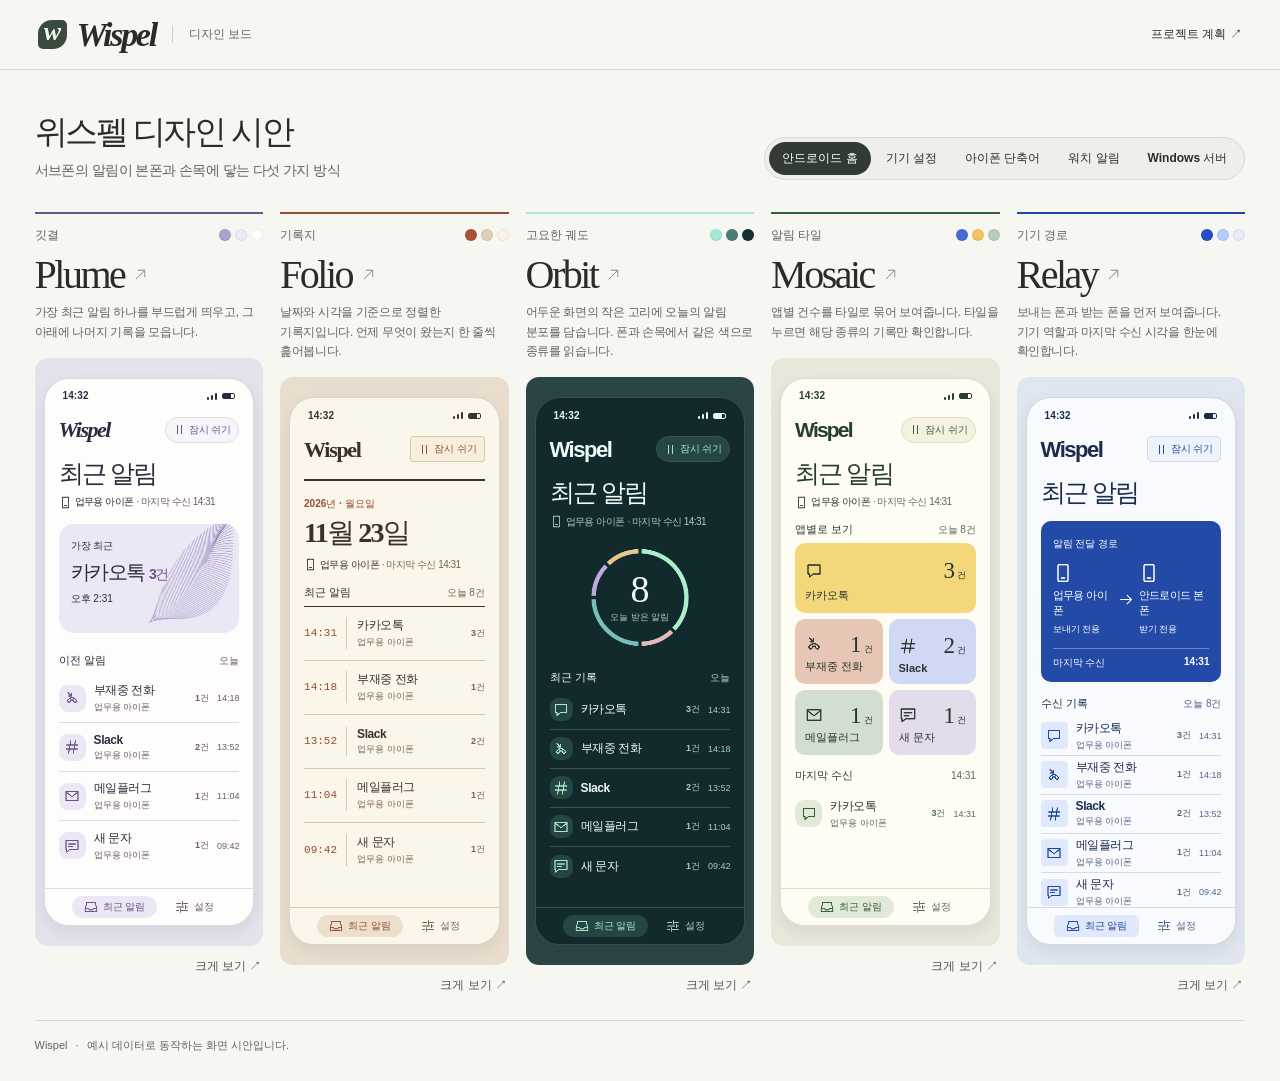
==== design/index.html @ 8a6251a0 "위스펠 프로젝트 계획과 디자인 시안 5종 추가" ====
<!doctype html>
<html lang="ko">
<head>
  <meta charset="utf-8">
  <meta name="viewport" content="width=device-width, initial-scale=1">
  <title>Wispel · 디자인 시안</title>
  <link rel="stylesheet" href="board.css">
  <script defer src="board.js"></script>
</head>
<body>
  <header class="mast"><a href="index.html" class="brand" aria-label="위스펠 디자인 보드 홈"><span class="brand-mark" aria-hidden="true">w</span>Wispel</a><span class="mast-sub">디자인 보드</span><a class="plan-link" href="../plan.md">프로젝트 계획 ↗</a></header>
  <main>
    <section class="intro"><div><h1>위스펠 디자인 시안</h1><p>서브폰의 알림이 본폰과 손목에 닿는 다섯 가지 방식</p></div><div class="view-bar" id="views" role="group" aria-label="비교할 화면"></div></section>
    <section id="gallery" aria-label="다섯 가지 디자인 시안"></section>
    <footer>Wispel <span>·</span> 예시 데이터로 동작하는 화면 시안입니다.</footer>
  </main>
  <dialog id="detail" aria-labelledby="detail-heading">
    <div class="dialog-body">
      <div class="detail-info"><button id="close" class="back">← 전체 시안</button><h2 id="detail-heading"></h2><p id="detail-copy"></p><div id="detail-views" class="detail-views" role="group" aria-label="시안 화면 선택"></div><p class="detail-note">시안에서 바꾼 설정은 이 페이지에서만 적용됩니다.</p></div>
      <div id="detail-stage"></div>
    </div>
  </dialog>
  <dialog id="sheet" aria-labelledby="sheet-title"><div id="sheet-content"></div><button class="sheet-close">닫기</button></dialog>
</body>
</html>
---- design/board.css ----
:root {
  color-scheme: light;
  --ink:#292c2b; --sub:#60635e; --rule:#d8d9d1;
  font-family:"Instrument Sans","Segoe UI","Malgun Gothic",sans-serif;
  color:var(--ink); background:#f7f7f2; font-synthesis:none;
}
*{box-sizing:border-box}
body{margin:0}
button,a,input{font:inherit}
button{cursor:pointer;color:inherit}
button:focus-visible,a:focus-visible,input:focus-visible{outline:3px solid #c47925;outline-offset:3px}
button{border:0;background:none}
a{color:inherit}
button, a{touch-action:manipulation}
.mast{display:flex;align-items:center;gap:16px;min-height:70px;border-bottom:1px solid var(--rule);padding:0 clamp(18px,3vw,55px)}
.brand{font:italic 600 34px/1 Georgia,serif;letter-spacing:-2.3px;display:inline-flex;align-items:center;gap:9px;text-decoration:none}
.brand-mark{display:inline-grid;place-items:center;background:#3b4a3f;color:#f4f7ed;border-radius:14px 5px 14px 5px;width:29px;height:29px;font-size:26px;line-height:24px;padding:0 3px 5px 0}
.mast-sub{border-left:1px solid #cdcec6;padding-left:16px;font-size:12px;color:var(--sub)}
.plan-link,.open-detail,.back,.view-bar button,.detail-views button,.sheet-close{font-weight:600;font-size:12px}
.plan-link{margin-left:auto;text-decoration:none}
main{max-width:1980px;margin:auto;padding:0 clamp(16px,2.7vw,50px)}
.intro{display:flex;align-items:flex-end;justify-content:space-between;gap:24px;padding:43px 0 32px}
h1{font-size:clamp(29px,2.6vw,46px);letter-spacing:-.075em;line-height:1.16;margin:0 0 10px}
.intro p{margin:0;color:var(--sub);font-size:14px;letter-spacing:-.04em}
.view-bar{display:flex;gap:2px;flex-wrap:wrap;border:1px solid var(--rule);border-radius:24px;padding:4px;background:#efefe9}
.view-bar button,.detail-views button{padding:8px 13px;border-radius:20px;white-space:nowrap}
.view-bar button[aria-pressed=true],.detail-views button[aria-pressed=true]{background:#323b33;color:white}
#gallery{display:grid;grid-template-columns:repeat(5,minmax(0,1fr));gap:clamp(10px,1.3vw,24px);align-items:start}
.board,.stage.plume{--paper:#fefdfb;--panel:#f7f5fa;--tint:#ebe7f4;--fg:#2e293d;--muted:#665e73;--accent:#675783;--line:#dedbe4;--field:#e6e2ec}
.folio{--paper:#fbf6ea;--panel:#f7efdE;--tint:#ecdfcb;--fg:#3d3026;--muted:#776351;--accent:#944d36;--line:#d8c6ad;--field:#e9dece}
.orbit{--paper:#122a2c;--panel:#193638;--tint:#254643;--fg:#effbf6;--muted:#b0c9c3;--accent:#abe8cd;--line:#355454;--field:#2b4544}
.tiles{--paper:#fffcf4;--panel:#f6f0df;--tint:#e2ead7;--fg:#263d32;--muted:#576b5d;--accent:#355e41;--line:#e0ddca;--field:#e9e7d9}
.relay{--paper:#f8fafe;--panel:#eef3fb;--tint:#e0e9fb;--fg:#192c4c;--muted:#516581;--accent:#2047a0;--line:#d2ddec;--field:#dfe6ef}
.board{min-width:0;border-top:2px solid var(--accent);padding-top:13px}
.board-top{display:flex;justify-content:space-between;align-items:center;color:var(--sub);font-weight:650;font-size:12px}
.palette{display:flex;gap:4px}.palette i{display:block;width:12px;height:12px;border-radius:50%;box-shadow:inset 0 0 0 1px #0001}
.board h2{margin:9px 0 7px}.expand{padding:0;display:flex;gap:9px;align-items:center;font:normal 40px/1.08 Georgia,serif;letter-spacing:-2.5px}
.expand .icon{opacity:.45}
.summary{font-size:12px;line-height:1.65;color:var(--sub);letter-spacing:-.03em;word-break:keep-all;margin:0 0 15px;min-height:40px}
.stage{display:flex;align-items:center;justify-content:center;position:relative;background:var(--field);color:var(--fg);padding:20px 9px;border-radius:13px;min-height:588px;overflow:hidden}
.stage-orbit{background:var(--field)}
.open-detail{width:100%;text-align:right;padding:12px 2px;color:#4f564e}
.icon{vertical-align:middle;flex:none;display:inline-block}
.phone{position:relative;width:100%;max-width:284px;height:548px;display:flex;flex-direction:column;background:var(--paper);border:1px solid color-mix(in srgb,var(--fg) 17%,transparent);border-radius:25px;overflow:hidden;box-shadow:0 6px 15px #1a203414}
.status{display:flex;justify-content:space-between;align-items:center;padding:10px 18px 2px;height:27px;flex:none;font:600 10px/1 "Segoe UI",sans-serif;letter-spacing:.01em}
.signal{display:flex;align-items:flex-end;gap:2px}.signal i{width:2px;background:currentColor;border-radius:1px}.signal i:nth-child(1){height:3px}.signal i:nth-child(2){height:5px}.signal i:nth-child(3){height:7px}.signal em{align-self:center;margin-left:3px;border:1px solid currentColor;border-radius:2px;width:13px;height:6px;background:linear-gradient(to right,currentColor 72%,transparent 72%)}
.screen{flex:1;min-height:0;overflow:auto;scrollbar-width:thin;padding:10px 14px 12px;position:relative}
.app-head{display:flex;align-items:center;justify-content:space-between;gap:5px;min-height:28px}
.word{font:bold italic 22px/1.15 Georgia,serif;letter-spacing:-1.5px}
.pill{display:inline-flex;align-items:center;gap:3px;color:var(--accent);background:var(--panel);border:1px solid var(--line);border-radius:16px;padding:5px 7px;font-size:10px;white-space:nowrap}
h3{font-size:25px;line-height:1.22;letter-spacing:-.075em;margin:14px 0 7px}
.source{display:flex;gap:3px;align-items:center;color:var(--fg);font-size:10px;letter-spacing:-.055em;flex-wrap:wrap}
.source span,.section-label,.event small,time,.shortcut .get,.watch-caption{color:var(--muted)}
.hero{position:relative;overflow:hidden;border-radius:15px;padding:15px 12px;margin:15px 0 7px;background:var(--tint);min-height:109px;display:flex;flex-direction:column;align-items:flex-start;gap:6px}
.hero>*:not(canvas){position:relative;z-index:1}
.hero small,.hero span,.device-card small,.route-hero>small,.folio-title small,.server small{font-size:10px}
.hero strong{font-size:20px;letter-spacing:-.07em}.hero em{font-size:14px;font-style:normal;color:var(--accent)}
.art-feather{position:absolute;right:-38px;top:-1px;width:175px;height:115px;opacity:.85}
.section-label{display:flex;align-items:baseline;justify-content:space-between;font-size:10px;min-height:32px;padding:13px 0 6px}
.section-label b{font-size:11px;color:var(--fg)}
.event{display:flex;align-items:center;gap:8px;min-height:49px;border-bottom:1px solid var(--line)}
.event:last-child{border-bottom:0}
.app-icon{display:inline-flex;align-items:center;justify-content:center;width:27px;height:27px;background:var(--tint);color:var(--accent);border-radius:9px;flex:none}
.event-label{flex:1;min-width:0;display:flex;flex-direction:column;gap:2px}
.event strong,.shortcut b,.setting-row b{font-size:12px;letter-spacing:-.035em}
.event small,.event time,.qty{font-size:9px}
.event time{order:2;font-variant-numeric:tabular-nums}
.qty{font-weight:600;color:var(--muted)}
.phone-nav{height:37px;display:flex;align-items:center;justify-content:center;gap:6px;border-top:1px solid var(--line);background:var(--paper);flex:none}
.phone-nav button{display:flex;align-items:center;justify-content:center;gap:5px;border-radius:14px;padding:4px 12px;font-size:10px;color:var(--muted)}
.phone-nav .active{background:var(--tint);color:var(--accent);font-weight:700}
.folio .word{font-style:normal;letter-spacing:-1.3px}.folio .pill{border-radius:3px}
.folio-title{border-top:2px solid var(--fg);margin-top:16px;padding-top:12px}
.folio-title small{color:var(--accent);font-weight:bold}.folio-title h3{font:600 clamp(28px,2vw,35px)/1.3 "Batang",Georgia,serif;letter-spacing:-.065em;margin:4px 0 6px}
.timeline{border-top:1px solid var(--fg)}.timeline .event{min-height:54px;gap:6px}
.timeline time{order:-1;width:36px;font:11px/1.1 Consolas,monospace;color:var(--accent)}
.timeline .app-icon{display:none}.timeline .event-label{padding-left:10px;border-left:1px solid var(--line)}
.orbit .word,.relay .word{font-family:"Segoe UI",sans-serif;font-style:normal;font-weight:650}
.orbit .hero,.orbit .pill{background:var(--tint)}.orbit .source{color:var(--muted)}
.orbit-stat{position:relative;display:grid;place-items:center;margin:9px auto 0;height:119px}
.art-ring{position:absolute;width:220px;height:117px}
.orbit-stat div{display:grid;justify-items:center}.orbit-stat strong{font:400 38px/1 Georgia,serif}.orbit-stat small{font-size:9px;color:var(--muted);margin-top:3px}
.compact .event{min-height:39px}.orbit .event small{display:none}.orbit .event .app-icon{width:23px;height:23px}
.tiles .word{font:800 21px/1 "Segoe UI",sans-serif;letter-spacing:-1.8px}.tiles .section-label{min-height:30px}
.tile-grid{display:grid;grid-template-columns:1fr 1fr;gap:6px}
.tile{display:grid;grid-template-columns:1fr auto;grid-template-rows:1fr auto;align-items:center;background:#e5ebde;color:#24372d;padding:10px;text-align:left;border-radius:10px;min-height:65px}
.tile b{font:500 23px/1 Georgia,serif}.tile b small{font:600 9px/1 sans-serif;margin-left:2px}
.tile strong{grid-column:span 2;font-size:11px}.t-chat{grid-column:span 2;min-height:70px;background:#f4d67b}
.t-call{background:#e8c6b5}.t-hash{background:#cfd9f3}.t-mail{background:#d2dfd0}.t-sms{background:#e4dbeb}
.route-hero{margin:13px 0 1px;background:#244aa8;color:white;padding:12px;border-radius:10px}
.route{display:flex;align-items:center;justify-content:space-between;gap:4px;margin:12px 0}
.route>div{display:grid;justify-items:start;gap:5px}.route strong{font-size:11px;letter-spacing:-.055em}.route small{font-size:9px}
.last{border-top:1px solid #fff5;padding-top:7px;display:flex;justify-content:space-between;font-size:10px}
.relay .event .app-icon{border-radius:4px}.relay .phone-nav button,.relay .pill{border-radius:5px}
.device-card{margin:12px 0 4px;padding:14px 12px;background:var(--tint);border-radius:10px;display:grid;gap:6px}
.device-card small{color:var(--accent);font-weight:bold}.device-card strong{font-size:17px}.device-card div{font-size:11px;color:var(--muted)}
.setting-row,.shortcut{width:100%;display:flex;align-items:center;justify-content:space-between;gap:6px;padding:10px 0;border-bottom:1px solid var(--line);text-align:left}
.setting-row span{font-size:10px;color:var(--muted)}
.get,.primary,.secondary,.choice{border-radius:8px;font-size:11px;font-weight:650}.get{background:var(--tint);padding:5px 12px}
.primary,.secondary{width:100%;padding:9px;margin-top:10px;background:var(--accent);color:var(--paper)}.secondary{margin-top:5px;background:var(--panel);border:1px solid var(--line);color:var(--fg)}
.ios-home{width:33%;height:3px;background:var(--fg);opacity:.75;border-radius:3px;margin:5px auto}
.notice{font-size:10px;background:var(--tint);color:var(--accent);padding:6px;margin:6px 0}
.stage-watch{flex-direction:column;gap:28px}.watch-wrap{position:relative;width:min(100%,225px);aspect-ratio:1;display:grid;place-items:center}
.strap{position:absolute;background:#494c48;width:44%;height:145%;border-radius:24px}
.dial{position:relative;display:flex;flex-direction:column;align-items:center;justify-content:center;gap:8px;border:7px solid #454945;border-radius:50%;width:100%;aspect-ratio:1;background:#101512;color:white;box-shadow:0 5px 14px #0003}
.dial time{color:#d2d7d2;font-size:12px}.dial .icon{color:#b9d9c6}.dial b{font-size:22px}.dial small{font-size:12px;color:#c8d4c9}
.watch-caption{z-index:1;position:relative;background:var(--paper);padding:6px 9px;border-radius:14px;font-size:10px}
.server{background:var(--paper);border:1px solid var(--line);width:100%;border-radius:8px;overflow:hidden}
.window-head{display:flex;background:var(--panel);align-items:center;gap:3px;padding:7px;border-bottom:1px solid var(--line)}.window-head i{width:5px;height:5px;border-radius:50%;background:var(--muted);opacity:.4}.window-head span{margin-left:auto;font-size:9px}
.server-pad{padding:12px}.server .app-head small{font-size:9px}.stats{display:flex;gap:7px}.stats>div{display:grid;gap:4px;flex:1;padding:9px;background:var(--tint);border-radius:6px}.stats b{font:24px Georgia,serif}
.trace{padding:0;margin:0;list-style:none}.trace li{display:flex;justify-content:space-between;align-items:center;padding:6px 0;border-bottom:1px solid var(--line);font-size:10px}.trace time{font:10px Consolas,monospace}
footer{border-top:1px solid var(--rule);margin-top:14px;padding:17px 0 28px;color:var(--sub);font-size:11px}footer span{margin:0 5px}
dialog{color:var(--ink);background:#fbfbf7;border:1px solid var(--rule);padding:0;max-width:calc(100vw - 22px);max-height:94dvh;border-radius:19px;box-shadow:0 15px 70px #10201433}
dialog::backdrop{background:#19221c88}
.dialog-body{display:grid;grid-template-columns:240px minmax(320px,510px)}
.detail-info{padding:24px 20px;display:flex;flex-direction:column;align-items:flex-start}
.back{padding:0}.detail-info h2{font:normal 32px/1.2 Georgia,"Malgun Gothic",serif;margin:34px 0 8px;letter-spacing:-1px}
.detail-info p,#sheet p,#sheet li{font-size:13px;line-height:1.7;word-break:keep-all}
.detail-views{display:grid;gap:4px;justify-items:start;margin:8px 0 20px}.detail-info .detail-note{margin-top:auto;font-size:11px;color:var(--sub)}
#detail-stage{border-radius:0;min-height:610px;padding:17px;width:100%}
#detail-stage .phone{max-width:337px;height:602px}
#detail-stage .screen{padding-left:20px;padding-right:20px}
#detail-stage .event strong,#detail-stage .shortcut b,#detail-stage .setting-row b{font-size:14px}
#detail-stage .event small,#detail-stage .event time,#detail-stage .qty,#detail-stage .source{font-size:11px}
#detail-stage .server{max-width:460px}#detail-stage .server-pad{padding:20px}
#sheet{width:328px;padding:20px}#sheet h2{font-size:20px;margin:0 0 8px}
#sheet ol{padding-left:22px}.sheet-close,.choice{padding:8px 14px;background:#e8eae3;border-radius:7px}.sheet-close{display:block;margin:15px 0 0 auto}.choice{margin:4px 5px 0 0}
.check{display:flex;align-items:center;justify-content:space-between;border-bottom:1px solid var(--rule);padding:8px 0;font-size:13px}.check input{accent-color:#42664a}
@media(min-width:1780px){.stage{padding:24px 16px}.summary{font-size:13px}}
@media(max-width:1270px){#gallery{grid-template-columns:repeat(3,minmax(0,1fr));row-gap:20px}.summary{min-height:40px}.intro{align-items:flex-start;flex-direction:column;gap:16px}}
@media(max-width:820px){#gallery{grid-template-columns:repeat(2,minmax(0,1fr))}.intro{padding:25px 0}.view-bar{border-radius:13px}.dialog-body{grid-template-columns:190px minmax(280px,1fr)}}
@media(max-width:560px){#gallery{grid-template-columns:minmax(0,1fr)}.board{padding-top:12px}.stage{min-height:0;padding:15px}.stage-watch{min-height:370px}.summary{min-height:0}.mast{min-height:56px}.mast-sub{font-size:10px}.plan-link{font-size:10px}.view-bar button{font-size:11px;padding:7px 9px}.dialog-body{display:flex;flex-direction:column}.detail-info{padding:12px 15px}.detail-info h2{font-size:23px;margin:9px 0 4px}.detail-info p,.detail-info .detail-note{display:none}.detail-views{display:flex;flex-wrap:wrap;gap:0;margin:3px 0}.detail-views button{font-size:10px;padding:5px 7px}#detail-stage{min-height:0;padding:10px}#detail-stage .phone{height:min(570px,64dvh)}#detail-stage.stage-watch{min-height:350px}.board h2{margin:5px 0}.expand{font-size:34px}}
@media print{.mast,.intro,.open-detail,footer,dialog{display:none!important}main{padding:0}#gallery{display:grid;grid-template-columns:repeat(2,1fr);gap:12px}.board{break-inside:avoid}.stage{min-height:550px}body{-webkit-print-color-adjust:exact;print-color-adjust:exact}}
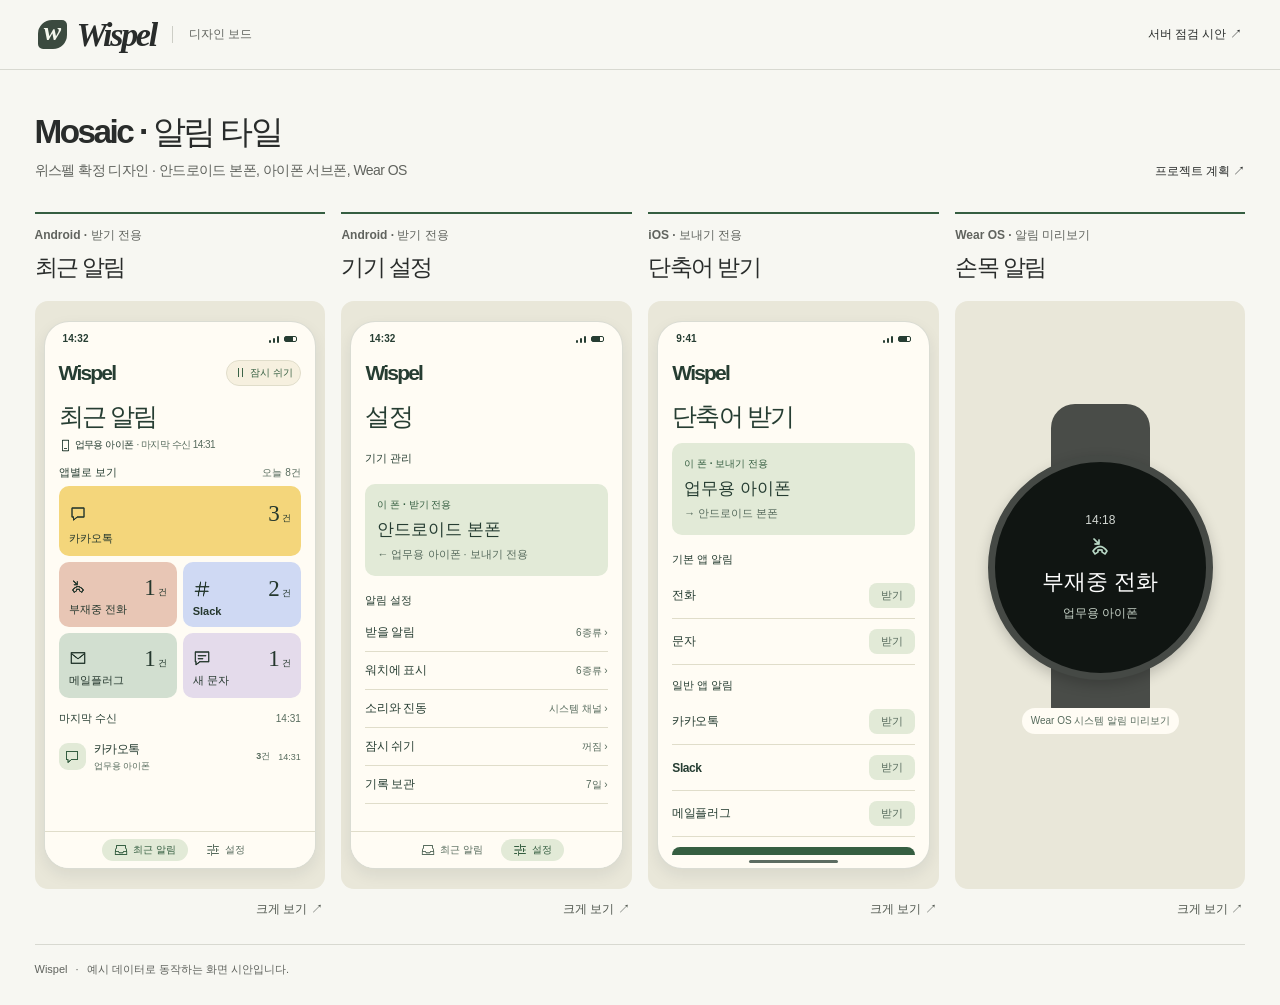
==== commit 1ce77ed9: "Mosaic 디자인 확정 및 읽기 전용 서버 점검 웹 분리" ====
--- a/design/index.html
+++ b/design/index.html
@@ -3,20 +3,20 @@
 <head>
   <meta charset="utf-8">
   <meta name="viewport" content="width=device-width, initial-scale=1">
-  <title>Wispel · 디자인 시안</title>
+  <title>Wispel · Mosaic 확정안</title>
   <link rel="stylesheet" href="board.css">
   <script defer src="board.js"></script>
 </head>
 <body>
-  <header class="mast"><a href="index.html" class="brand" aria-label="위스펠 디자인 보드 홈"><span class="brand-mark" aria-hidden="true">w</span>Wispel</a><span class="mast-sub">디자인 보드</span><a class="plan-link" href="../plan.md">프로젝트 계획 ↗</a></header>
+  <header class="mast"><a href="index.html" class="brand" aria-label="위스펠 디자인 홈"><span class="brand-mark" aria-hidden="true">w</span>Wispel</a><span class="mast-sub">디자인 보드</span><a class="plan-link" href="diagnostics.html">서버 점검 시안 ↗</a></header>
   <main>
-    <section class="intro"><div><h1>위스펠 디자인 시안</h1><p>서브폰의 알림이 본폰과 손목에 닿는 다섯 가지 방식</p></div><div class="view-bar" id="views" role="group" aria-label="비교할 화면"></div></section>
-    <section id="gallery" aria-label="다섯 가지 디자인 시안"></section>
+    <section class="intro"><div><h1>Mosaic · 알림 타일</h1><p>위스펠 확정 디자인 · 안드로이드 본폰, 아이폰 서브폰, Wear OS</p></div><a href="../plan.md" class="plan-link">프로젝트 계획 ↗</a></section>
+    <section id="gallery" class="approved" aria-label="Mosaic 주요 화면"></section>
     <footer>Wispel <span>·</span> 예시 데이터로 동작하는 화면 시안입니다.</footer>
   </main>
   <dialog id="detail" aria-labelledby="detail-heading">
     <div class="dialog-body">
-      <div class="detail-info"><button id="close" class="back">← 전체 시안</button><h2 id="detail-heading"></h2><p id="detail-copy"></p><div id="detail-views" class="detail-views" role="group" aria-label="시안 화면 선택"></div><p class="detail-note">시안에서 바꾼 설정은 이 페이지에서만 적용됩니다.</p></div>
+      <div class="detail-info"><button id="close" class="back">← 전체 화면</button><h2 id="detail-heading"></h2><p id="detail-copy"></p><div id="detail-views" class="detail-views" role="group" aria-label="화면 선택"></div><p class="detail-note">시안에서 바꾼 설정은 이 페이지에서만 적용됩니다.</p></div>
       <div id="detail-stage"></div>
     </div>
   </dialog>
--- a/design/board.css
+++ b/design/board.css
@@ -131,3 +131,7 @@
 @media(max-width:820px){#gallery{grid-template-columns:repeat(2,minmax(0,1fr))}.intro{padding:25px 0}.view-bar{border-radius:13px}.dialog-body{grid-template-columns:190px minmax(280px,1fr)}}
 @media(max-width:560px){#gallery{grid-template-columns:minmax(0,1fr)}.board{padding-top:12px}.stage{min-height:0;padding:15px}.stage-watch{min-height:370px}.summary{min-height:0}.mast{min-height:56px}.mast-sub{font-size:10px}.plan-link{font-size:10px}.view-bar button{font-size:11px;padding:7px 9px}.dialog-body{display:flex;flex-direction:column}.detail-info{padding:12px 15px}.detail-info h2{font-size:23px;margin:9px 0 4px}.detail-info p,.detail-info .detail-note{display:none}.detail-views{display:flex;flex-wrap:wrap;gap:0;margin:3px 0}.detail-views button{font-size:10px;padding:5px 7px}#detail-stage{min-height:0;padding:10px}#detail-stage .phone{height:min(570px,64dvh)}#detail-stage.stage-watch{min-height:350px}.board h2{margin:5px 0}.expand{font-size:34px}}
 @media print{.mast,.intro,.open-detail,footer,dialog{display:none!important}main{padding:0}#gallery{display:grid;grid-template-columns:repeat(2,1fr);gap:12px}.board{break-inside:avoid}.stage{min-height:550px}body{-webkit-print-color-adjust:exact;print-color-adjust:exact}}
+#gallery.approved{grid-template-columns:repeat(4,minmax(0,1fr))}
+.approved h2{font-size:23px;letter-spacing:-.07em;margin:8px 0 18px}
+@media(max-width:1100px){#gallery.approved{grid-template-columns:repeat(2,minmax(0,1fr))}}
+@media(max-width:560px){#gallery.approved{grid-template-columns:1fr}}
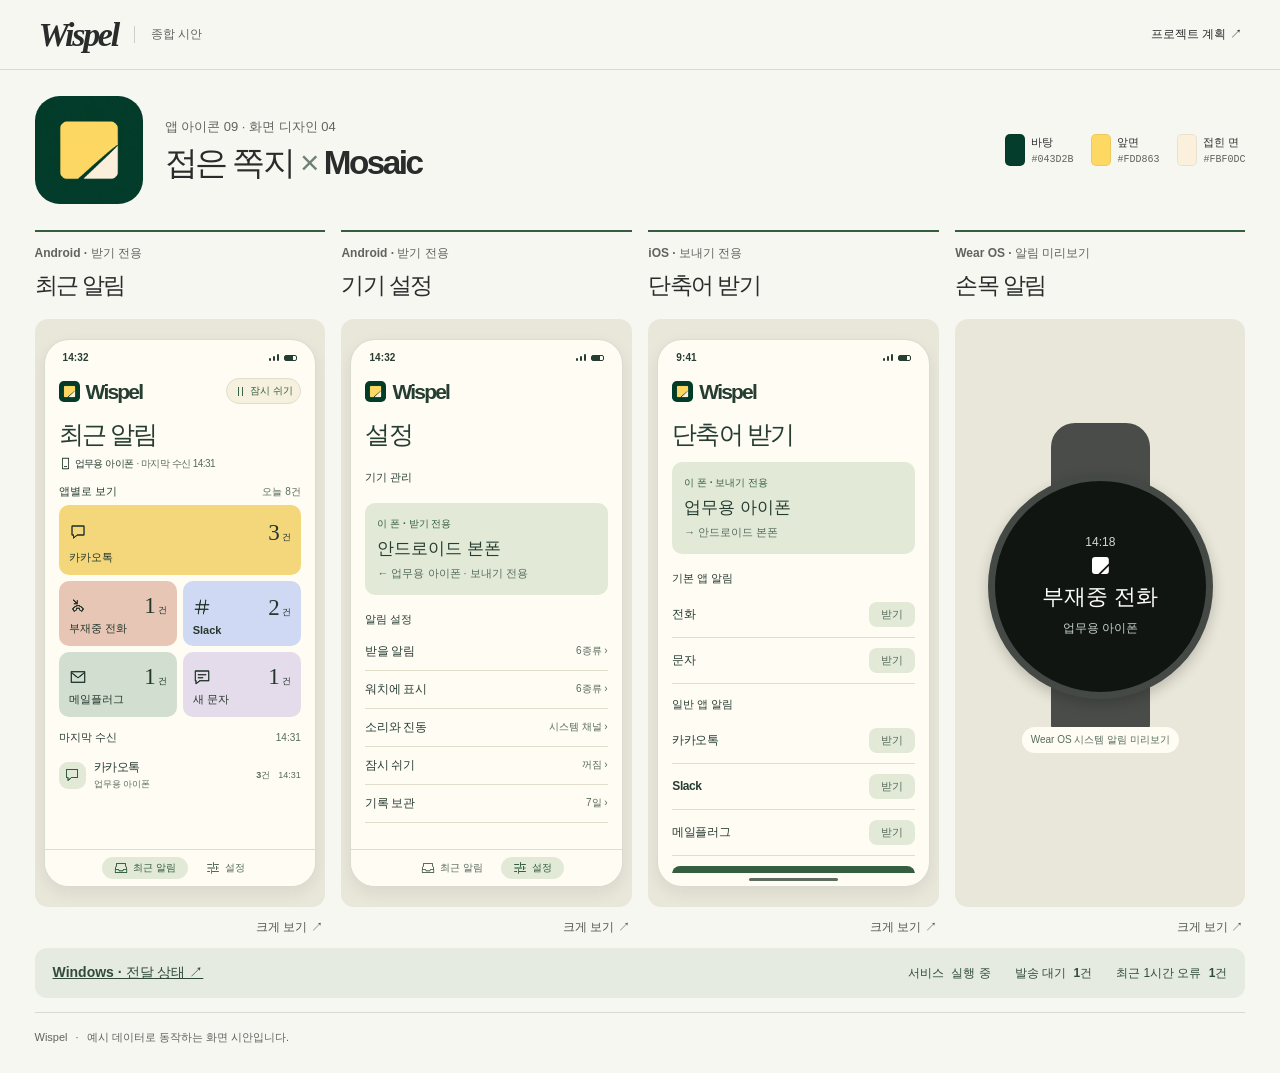
==== commit 4fa9bdaf: "09번 접은 쪽지와 Mosaic 종합 시안 및 디자인 검수 기준 확정" ====
--- a/design/index.html
+++ b/design/index.html
@@ -3,15 +3,28 @@
 <head>
   <meta charset="utf-8">
   <meta name="viewport" content="width=device-width, initial-scale=1">
-  <title>Wispel · Mosaic 확정안</title>
+  <title>위스펠 · 접은 쪽지와 Mosaic 종합 시안</title>
+  <link rel="icon" href="icons/09-note.png">
   <link rel="stylesheet" href="board.css">
   <script defer src="board.js"></script>
 </head>
 <body>
-  <header class="mast"><a href="index.html" class="brand" aria-label="위스펠 디자인 홈"><span class="brand-mark" aria-hidden="true">w</span>Wispel</a><span class="mast-sub">디자인 보드</span><a class="plan-link" href="diagnostics.html">서버 점검 시안 ↗</a></header>
+  <header class="mast"><a href="index.html" class="brand" aria-label="위스펠 디자인 홈">Wispel</a><span class="mast-sub">종합 시안</span><a class="plan-link" href="../plan.md">프로젝트 계획 ↗</a></header>
   <main>
-    <section class="intro"><div><h1>Mosaic · 알림 타일</h1><p>위스펠 확정 디자인 · 안드로이드 본폰, 아이폰 서브폰, Wear OS</p></div><a href="../plan.md" class="plan-link">프로젝트 계획 ↗</a></section>
+    <section class="identity">
+      <a href="icons/09-note.png" aria-label="접은 쪽지 아이콘 원본 열기"><img class="app-master" src="icons/09-note.png" alt="짙은 초록 바탕에 오른쪽 아래를 접은 노란 쪽지"></a>
+      <div><p>앱 아이콘 09 · 화면 디자인 04</p><h1>접은 쪽지 <span>×</span> Mosaic</h1></div>
+      <ul class="identity-colors" aria-label="아이콘 대표 색상">
+        <li><i class="tone-green"></i>바탕 <code>#043D2B</code></li>
+        <li><i class="tone-yellow"></i>앞면 <code>#FDD863</code></li>
+        <li><i class="tone-cream"></i>접힌 면 <code>#FBF0DC</code></li>
+      </ul>
+    </section>
     <section id="gallery" class="approved" aria-label="Mosaic 주요 화면"></section>
+    <section class="diagnostics-strip" aria-label="읽기 전용 점검 웹 요약 예시">
+      <a href="diagnostics.html">Windows · 전달 상태 ↗</a>
+      <span>서비스 <b>실행 중</b></span><span>발송 대기 <b>1건</b></span><span>최근 1시간 오류 <b>1건</b></span>
+    </section>
     <footer>Wispel <span>·</span> 예시 데이터로 동작하는 화면 시안입니다.</footer>
   </main>
   <dialog id="detail" aria-labelledby="detail-heading">
--- a/design/board.css
+++ b/design/board.css
@@ -1,6 +1,8 @@
 :root {
   color-scheme: light;
   --ink:#292c2b; --sub:#60635e; --rule:#d8d9d1;
+  --note-field:#043d2b; --note-face:#fdd863; --note-fold:#fbf0dc;
+  --tile-chat:#f4d67b; --tile-call:#e8c6b5; --tile-slack:#cfd9f3; --tile-mail:#d2dfd0; --tile-sms:#e4dbeb;
   font-family:"Instrument Sans","Segoe UI","Malgun Gothic",sans-serif;
   color:var(--ink); background:#f7f7f2; font-synthesis:none;
 }
@@ -14,7 +16,24 @@
 button, a{touch-action:manipulation}
 .mast{display:flex;align-items:center;gap:16px;min-height:70px;border-bottom:1px solid var(--rule);padding:0 clamp(18px,3vw,55px)}
 .brand{font:italic 600 34px/1 Georgia,serif;letter-spacing:-2.3px;display:inline-flex;align-items:center;gap:9px;text-decoration:none}
-.brand-mark{display:inline-grid;place-items:center;background:#3b4a3f;color:#f4f7ed;border-radius:14px 5px 14px 5px;width:29px;height:29px;font-size:26px;line-height:24px;padding:0 3px 5px 0}
+.brand-mark{display:block;border-radius:23%;width:29px;height:29px}
+.identity{display:flex;align-items:center;gap:22px;padding:26px 0}
+.app-master{display:block;width:108px;height:108px;border-radius:23%}
+.identity p{margin:0 0 8px;color:var(--sub);font-size:13px}
+.identity h1{margin:0}.identity h1 span{color:#708073;font-weight:400}
+.identity-colors{display:flex;gap:18px;list-style:none;padding:0;margin:0 0 0 auto}
+.identity-colors li{display:grid;grid-template-columns:20px auto;gap:2px 6px;align-items:center;font-size:11px}
+.identity-colors i{grid-row:span 2;width:20px;height:32px;border-radius:5px;border:1px solid #0001}
+.identity-colors code{font-size:10px;color:var(--sub)}
+.tone-green{background:var(--note-field)}.tone-yellow{background:var(--note-face)}.tone-cream{background:var(--note-fold)}
+.word{display:inline-flex;align-items:center;gap:6px}.word img{width:21px;height:21px;border-radius:23%}
+.note-glyph{display:inline-block;position:relative;width:17px;height:17px;border-radius:3px;overflow:hidden}
+.note-glyph::before,.note-glyph::after{content:"";position:absolute;inset:0;background:currentColor}
+.note-glyph::before{clip-path:polygon(0 0,100% 0,100% 38%,38% 100%,0 100%)}
+.note-glyph::after{clip-path:polygon(100% 53%,100% 100%,53% 100%)}
+.diagnostics-strip{display:flex;align-items:center;gap:24px;padding:16px 18px;background:#e5ebe0;border-radius:12px;font-size:12px;color:#314b3b}
+.diagnostics-strip a{margin-right:auto;font-size:14px;font-weight:bold}.diagnostics-strip b{margin-left:4px}
+@media(max-width:760px){.identity{flex-wrap:wrap;gap:12px}.app-master{width:72px;height:72px}.identity-colors{width:100%;margin:4px 0 0}.diagnostics-strip{flex-wrap:wrap;gap:8px 16px}.diagnostics-strip a{width:100%}}
 .mast-sub{border-left:1px solid #cdcec6;padding-left:16px;font-size:12px;color:var(--sub)}
 .plan-link,.open-detail,.back,.view-bar button,.detail-views button,.sheet-close{font-weight:600;font-size:12px}
 .plan-link{margin-left:auto;text-decoration:none}
@@ -85,8 +104,8 @@
 .tile-grid{display:grid;grid-template-columns:1fr 1fr;gap:6px}
 .tile{display:grid;grid-template-columns:1fr auto;grid-template-rows:1fr auto;align-items:center;background:#e5ebde;color:#24372d;padding:10px;text-align:left;border-radius:10px;min-height:65px}
 .tile b{font:500 23px/1 Georgia,serif}.tile b small{font:600 9px/1 sans-serif;margin-left:2px}
-.tile strong{grid-column:span 2;font-size:11px}.t-chat{grid-column:span 2;min-height:70px;background:#f4d67b}
-.t-call{background:#e8c6b5}.t-hash{background:#cfd9f3}.t-mail{background:#d2dfd0}.t-sms{background:#e4dbeb}
+.tile strong{grid-column:span 2;font-size:11px}.tile:first-child{grid-column:span 2;min-height:70px}
+.t-chat{background:var(--tile-chat)}.t-call{background:var(--tile-call)}.t-hash{background:var(--tile-slack)}.t-mail{background:var(--tile-mail)}.t-sms{background:var(--tile-sms)}
 .route-hero{margin:13px 0 1px;background:#244aa8;color:white;padding:12px;border-radius:10px}
 .route{display:flex;align-items:center;justify-content:space-between;gap:4px;margin:12px 0}
 .route>div{display:grid;justify-items:start;gap:5px}.route strong{font-size:11px;letter-spacing:-.055em}.route small{font-size:9px}
